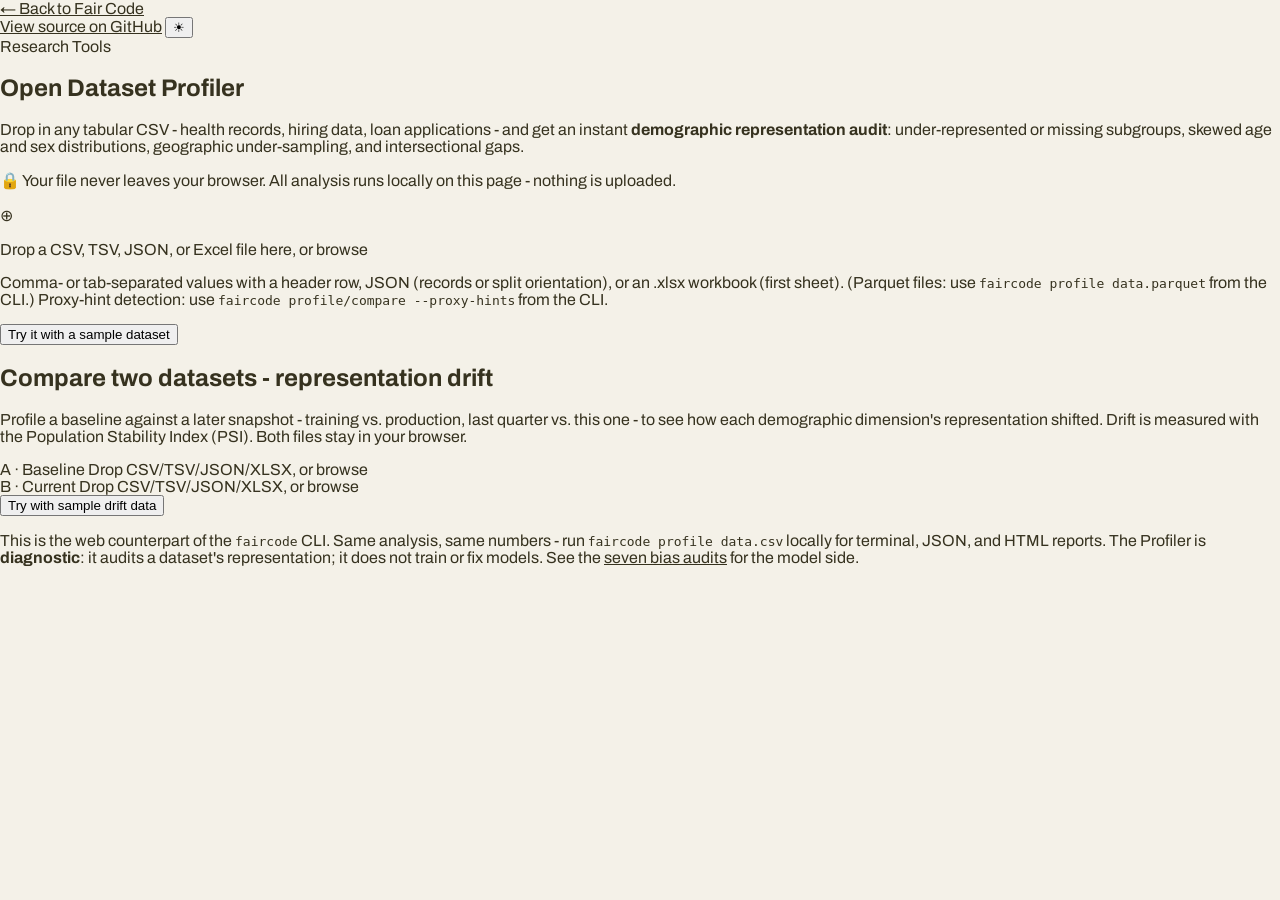
==== profiler.html @ 4c959a97 "modified according to issue 738" ====
<!DOCTYPE html>
<html lang="en">
<head>
<meta charset="UTF-8">
<meta name="viewport" content="width=device-width, initial-scale=1.0">
<title>Fair Code - Open Dataset Profiler</title>
<meta name="description" content="Drop in any tabular CSV and get an instant demographic representation audit - missing subgroups, skewed age/sex distributions, geographic under-sampling. Runs entirely in your browser; your file never leaves your machine.">
<meta name="author" content="Yash Kewlani">
<meta name="robots" content="index, follow, max-image-preview:large">
<meta property="og:site_name" content="Fair Code">
<meta property="og:locale" content="en_US">
<meta property="og:title" content="Fair Code - Open Dataset Profiler">
<meta property="og:description" content="Audit any dataset for demographic imbalance in seconds. 100% client-side - your data never leaves your browser.">
<meta property="og:type" content="website">
<meta property="og:image" content="https://www.thefaircode.xyz/assets/og/profiler.png">
<meta property="og:image:width" content="1200">
<meta property="og:image:height" content="630">
<meta property="og:image:type" content="image/png">
<meta property="og:image:alt" content="Fair Code - Open Dataset Profiler">
<meta property="og:image" content="https://www.thefaircode.xyz/assets/og-light/profiler.png">
<meta property="og:image:width" content="1200">
<meta property="og:image:height" content="630">
<meta property="og:image:type" content="image/png">
<meta property="og:image:alt" content="Fair Code - Open Dataset Profiler (light)">
<meta name="twitter:card" content="summary_large_image">
<meta name="twitter:title" content="Fair Code - Open Dataset Profiler">
<meta name="twitter:description" content="Audit any CSV for demographic imbalance - instantly, privately, in your browser.">
<meta name="twitter:image" content="https://www.thefaircode.xyz/assets/og/profiler.png">
<link rel="canonical" href="https://www.thefaircode.xyz/profiler.html">
<meta property="og:url" content="https://www.thefaircode.xyz/profiler.html">
<script type="application/ld+json">
{
  "@context": "https://schema.org",
  "@graph": [
    {
      "@type": "SoftwareApplication",
      "name": "Fair Code - Open Dataset Profiler",
      "url": "https://www.thefaircode.xyz/profiler.html",
      "description": "Drop in any tabular CSV and get an instant demographic representation audit - missing subgroups, skewed age/sex distributions, geographic under-sampling. Runs entirely in your browser; your file never leaves your machine.",
      "applicationCategory": "DeveloperApplication",
      "operatingSystem": "Any (runs in a web browser)",
      "browserRequirements": "Requires JavaScript",
      "isAccessibleForFree": true,
      "offers": {"@type": "Offer", "price": "0", "priceCurrency": "USD"},
      "author": {"@type": "Person", "name": "Yash Kewlani", "url": "https://github.com/yakew7"},
      "creator": {"@type": "Organization", "name": "Fair Code", "url": "https://www.thefaircode.xyz/"}
    },
    {
      "@type": "BreadcrumbList",
      "itemListElement": [
        {"@type": "ListItem", "position": 1, "name": "Fair Code", "item": "https://www.thefaircode.xyz/"},
        {"@type": "ListItem", "position": 2, "name": "Open Dataset Profiler", "item": "https://www.thefaircode.xyz/profiler.html"}
      ]
    }
  ]
}
</script>
<link rel="icon" href="/assets/icons/favicon.ico" sizes="any">
<link rel="icon" type="image/png" sizes="32x32" href="/assets/icons/favicon-32x32.png">
<link rel="icon" type="image/png" sizes="16x16" href="/assets/icons/favicon-16x16.png">
<link rel="apple-touch-icon" sizes="180x180" href="/assets/icons/apple-touch-icon.png">
<link rel="icon" type="image/png" sizes="192x192" href="/assets/icons/icon-192.png">
<link rel="icon" href="data:image/svg+xml,<svg xmlns='http://www.w3.org/2000/svg' viewBox='0 0 100 100'><rect x='32' y='18' width='13' height='64' fill='%2314171A'/><rect x='32' y='18' width='42' height='13' fill='%2314171A'/><rect x='32' y='44' width='36' height='13' fill='%234F7A5B'/></svg>">
<link rel="preconnect" href="https://fonts.googleapis.com">
<link rel="preconnect" href="https://fonts.gstatic.com" crossorigin>
<link href="https://fonts.googleapis.com/css2?family=Instrument+Serif:ital@0;1&family=Archivo:wght@400;500;600;700&family=IBM+Plex+Mono:ital,wght@0,400;0,500;1,400&display=swap" rel="stylesheet">
<script>
  (function () {
    const systemPref = window.matchMedia('(prefers-color-scheme: dark)').matches ? 'dark' : 'light';
    var saved = localStorage.getItem('fc-theme') || systemPref;
    document.documentElement.setAttribute('data-theme', saved);
  })();
</script>
<style>
  /* "The Audit Ledger" design tokens - shared with index.html / explainer.html */
  :root {
    --bg: #f4f1e8;
    --surface: #ebe7d9;
    --border: #d9d3c0;
    --border2: #bdb59c;
    --accent: #a63a22;
    --accent3: #2f6b4f;
    --text: #36321f;
    --muted: #7d7459;
    --white: #1d1910;
    --bias-track-bg: #e2dcc9;
    --warn: #7a5b17; /* grade C: darkened from the brand gold to clear 4.5:1 on --surface */

    --serif: 'Instrument Serif', 'Iowan Old Style', Georgia, serif;
    --sans: 'Archivo', 'Helvetica Neue', sans-serif;
    --mono: 'IBM Plex Mono', 'SF Mono', monospace;
  }
  html[data-theme="dark"] {
    --bg: #15130d;
    --surface: #1c1912;
    --border: #2e2a1f;
    --border2: #443e2d;
    --accent: #cf6f49;
    --accent3: #79b294;
    --text: #cfc7b0;
    --muted: #8d8367;
    --white: #f1e9d4;
    --bias-track-bg: #242013;
    --warn: #d4ac4a;
  }
  * { box-sizing: border-box; }
  body {
    margin: 0;
    font-family: var(--sans);
    background: var(--bg);
    color: var(--text);
    -webkit-font-smoothing: antialiased;
    transition: background 0.3s, color 0.3s;
  }
  a { color: inherit; }
  ::selection { background: var(--accent); color: var(--bg); }
  :focus-visible { outline: 2px solid var(--accent); outline-offset: 3px; }
  .sr-only {
    position: absolute; width: 1px; height: 1px;
    padding: 0; margin: -1px; overflow: hidden;
    clip: rect(0, 0, 0, 0); white-space: nowrap; border: 0;
  }
  @media (prefers-reduced-motion: reduce) {
    html { scroll-behavior: auto; }
    * {
      animation-duration: 0.001ms !important;
      animation-iteration-count: 1 !important;
      transition-duration: 0.001ms !important;
      scroll-behavior: auto !important;
    }
  }
</style>
<link rel="stylesheet" href="assets/profiler.css">
<script>
  window.va = window.va || function () { (window.vaq = window.vaq || []).push(arguments); };
</script>
<script defer src="/_vercel/insights/script.js"></script>
<script>
  window.si = window.si || function () { (window.siq = window.siq || []).push(arguments); };
</script>
<script defer src="/_vercel/speed-insights/script.js"></script>
<script defer src="https://cloud.umami.is/script.js" data-website-id="84e0aebf-44e1-466e-b2c6-62f75e1c36c7"></script>
</head>
<body class="profiler-page">
  <main class="profiler-shell">
    <div class="profiler-topbar">
      <a class="profiler-back" href="index.html">← Back to Fair Code</a>
      <div class="profiler-topbar-actions">
        <a class="profiler-source" href="https://github.com/yakew7/Fair-Code" target="_blank" rel="noopener noreferrer">View source on GitHub</a>
        <button class="profiler-theme-toggle" id="themeToggle" aria-label="Toggle theme" aria-pressed="false">☀</button>
      </div>
    </div>

    <section class="profiler-hero">
      <div class="profiler-kicker">Research Tools</div>
      <h1 class="profiler-headline">Open Dataset Profiler</h1>
      <p class="profiler-lede">
        Drop in any tabular CSV - health records, hiring data, loan applications - and get an
        instant <strong>demographic representation audit</strong>: under-represented or missing
        subgroups, skewed age and sex distributions, geographic under-sampling, and intersectional
        gaps.
      </p>
      <p class="profiler-privacy">
        <span class="lock" aria-hidden="true">🔒</span> Your file never leaves your browser. All analysis runs locally
        on this page - nothing is uploaded.
      </p>
    </section>

    <section class="dropzone" id="dropzone" tabindex="0" role="button"
             aria-label="Upload a CSV, TSV, JSON, or Excel file, or click to browse"
             aria-describedby="dropzoneHint">
      <input type="file" id="fileInput" accept=".csv,.tsv,.json,.xlsx,text/csv,text/tab-separated-values,text/plain,application/json,application/vnd.openxmlformats-officedocument.spreadsheetml.sheet" hidden>
      <div class="dropzone-inner">
        <div class="dropzone-icon" aria-hidden="true">⊕</div>
        <p class="dropzone-title">Drop a CSV, TSV, JSON, or Excel file here, or <span class="link">browse</span></p>
        <p class="dropzone-hint" id="dropzoneHint">Comma- or tab-separated values with a header row, JSON
        (records or split orientation), or an .xlsx workbook (first sheet). (Parquet files: use
        <code>faircode profile data.parquet</code> from the CLI.) Proxy-hint detection: use
        <code>faircode profile/compare --proxy-hints</code> from the CLI.</p>
      </div>
    </section>
    <button class="sample-btn" id="sampleBtn" type="button">Try it with a sample dataset</button>

    <p class="profiler-status" id="fileStatus" aria-live="polite" hidden></p>
    <p class="profiler-error" id="error" role="alert" hidden></p>
    <p class="sr-only" id="resultsAnnouncer" aria-live="polite" aria-atomic="true"></p>

    <section class="results" id="results" hidden>
      <div class="score-card">
        <div class="score-ring" id="scoreRing">
          <span class="score-num" id="scoreNum">–</span>
          <span class="score-grade" id="scoreGrade"></span>
        </div>
        <div class="score-meta">
          <h2 id="scoreFileName">Representation score</h2>
          <p id="scoreSummary" class="score-summary"></p>
          <p class="score-note">A balance-only score (0–100). Missing data, imbalance ratios and
          intersectional gaps are listed as flags below, not folded into the number.</p>
        </div>
      </div>

      <div class="results-actions">
        <button class="action-btn" id="downloadHtmlBtn" type="button">⬇ Download report (HTML)</button>
        <button class="action-btn" id="copyJsonBtn" type="button">⧉ Copy as JSON</button>
        <button class="action-btn" id="proxyHintsBtn" type="button">🔍 Check for proxy columns</button>
        <button class="action-btn" id="proxyHintsClearBtn" type="button" hidden>✕ Hide proxy analysis</button>
        <span class="reference-status" id="proxyHintsStatus" aria-live="polite"></span>
      </div>

      <div class="flags-block" id="proxyHintsBlock" hidden>
        <h3><span aria-hidden="true">🔗</span> Proxy Column Analysis <span class="count" id="proxyHintsCount"></span></h3>
        <div id="proxyHintsList"></div>
        <p class="section-note">Proxy columns are features that may indirectly encode protected attributes (race, gender, age, etc.) through statistical associations. This analysis is informational only and does not affect fairness scores.</p>
      </div>
        <h3><span aria-hidden="true">⚑</span> Flags <span class="count" id="flagCount"></span></h3>
        <ul id="flagsList"></ul>
      </div>

      <details class="mapping-block" id="mappingBlock">
        <summary class="mapping-summary">
          <span class="section-title" style="margin:0">Column mapping</span>
          <span class="mapping-hint">auto-detection missed a column? map it here</span>
        </summary>
        <p class="section-note">Detection keys off column names, so an oddly-named column
        (<code>gndr</code>, <code>patient_region_code</code>) can be missed or mistyped. Override any
        column below and the audit re-runs instantly - nothing leaves your browser.</p>
        <div class="mapping-list" id="mappingList"></div>
      </details>

      <details class="mapping-block" id="thresholdsBlock">
        <summary class="mapping-summary">
          <span class="section-title" style="margin:0">Advanced thresholds</span>
          <span class="mapping-hint">tune what counts as under-represented, imbalanced, or small</span>
        </summary>
        <p class="section-note">Leave a field blank to use its default (shown as the placeholder).
        The audit re-runs instantly - nothing leaves your browser. These match
        <code>faircode profile</code>'s CLI flags of the same name.</p>
        <div class="threshold-controls" id="thresholdControls">
          <label>Min share (<code>--min-share</code>)
            <input type="number" class="threshold-input" id="minShareInput" data-opt="min_share"
                   step="0.01" min="0" max="1" placeholder="0.05" inputmode="decimal">
          </label>
          <label>Intersection floor (<code>--intersection-floor</code>)
            <input type="number" class="threshold-input" id="intersectionFloorInput" data-opt="intersection_floor"
                   step="0.01" min="0" max="1" placeholder="0.01" inputmode="decimal">
          </label>
          <label>Imbalance flag (<code>--imbalance-flag</code>)
            <input type="number" class="threshold-input" id="imbalanceFlagInput" data-opt="imbalance_flag"
                   step="0.1" min="1" placeholder="3.0" inputmode="decimal">
          </label>
          <label>Missing flag (<code>--missing-flag</code>)
            <input type="number" class="threshold-input" id="missingFlagInput" data-opt="missing_flag"
                   step="0.01" min="0" max="1" placeholder="0.05" inputmode="decimal">
          </label>
          <label>Min group size (<code>--min-group-size</code>)
            <input type="number" class="threshold-input" id="minGroupSizeInput" data-opt="min_group_size"
                   step="1" min="1" placeholder="100" inputmode="numeric">
          </label>
        </div>
      </details>

      <h3 class="section-title">Detected demographic dimensions</h3>
      <div class="dimensions" id="dimensions"></div>

      <div class="intersections-block" id="intersectionsBlock" hidden>
        <h3 class="section-title">Intersectional gaps</h3>
        <div class="cross-controls" id="crossControls">
          <label>Cross
            <select class="cross-select" id="crossA" aria-label="First intersection dimension"></select>
          </label>
          <span aria-hidden="true">×</span>
          <label>
            <select class="cross-select" id="crossB" aria-label="Second intersection dimension"></select>
          </label>
        </div>
        <p class="section-note" id="intersectionNote"></p>
        <div id="intersections"></div>
      </div>
    </section>

    <!-- ── Compare two datasets: representation drift ─────────────────── -->
    <section class="compare-block" aria-labelledby="compareHeading">
      <h2 class="section-title" id="compareHeading">Compare two datasets - representation drift</h2>
      <p class="section-note">
        Profile a baseline against a later snapshot - training vs. production, last quarter vs. this
        one - to see how each demographic dimension's representation shifted. Drift is measured with
        the Population Stability Index (PSI). Both files stay in your browser.
      </p>

      <div class="compare-drops">
        <div class="mini-drop" id="dropA" tabindex="0" role="button"
             aria-label="Upload baseline dataset A (CSV, TSV, JSON, or Excel)">
          <input type="file" id="fileA" accept=".csv,.tsv,.json,.xlsx,text/csv,text/tab-separated-values,text/plain,application/json,application/vnd.openxmlformats-officedocument.spreadsheetml.sheet" hidden>
          <span class="mini-drop-tag">A · Baseline</span>
          <span class="mini-drop-name" id="nameA">Drop CSV/TSV/JSON/XLSX, or <span class="link">browse</span></span>
          <span class="mini-drop-status" id="statusA" aria-live="polite"></span>
        </div>
        <div class="mini-drop" id="dropB" tabindex="0" role="button"
             aria-label="Upload current dataset B (CSV, TSV, JSON, or Excel)">
          <input type="file" id="fileB" accept=".csv,.tsv,.json,.xlsx,text/csv,text/tab-separated-values,text/plain,application/json,application/vnd.openxmlformats-officedocument.spreadsheetml.sheet" hidden>
          <span class="mini-drop-tag">B · Current</span>
          <span class="mini-drop-name" id="nameB">Drop CSV/TSV/JSON/XLSX, or <span class="link">browse</span></span>
          <span class="mini-drop-status" id="statusB" aria-live="polite"></span>
        </div>
      </div>
      <div class="compare-actions">
        <button class="sample-btn" id="compareSampleBtn" type="button">Try with sample drift data</button>
      </div>

      <details class="mapping-block" id="compareMappingBlock" hidden>
        <summary class="mapping-summary">
          <span class="section-title" style="margin:0">Column mapping</span>
          <span class="mapping-hint">auto-detection missed a column? map it here</span>
        </summary>
        <p class="section-note">Applies to both datasets A and B - override any column below and
        the comparison re-runs instantly on both sides, nothing leaves your browser.</p>
        <div class="mapping-list" id="compareMappingList"></div>
      </details>

      <details class="mapping-block" id="compareThresholdsBlock" hidden>
        <summary class="mapping-summary">
          <span class="section-title" style="margin:0">Advanced thresholds</span>
          <span class="mapping-hint">tune what counts as under-represented, imbalanced, or small</span>
        </summary>
        <p class="section-note">Applies to both datasets A and B. Leave a field blank to use its
        default (shown as the placeholder). The comparison re-runs instantly - nothing leaves your
        browser. These match <code>faircode compare</code>'s CLI flags of the same name.</p>
        <div class="threshold-controls" id="compareThresholdControls">
          <label>Min share (<code>--min-share</code>)
            <input type="number" class="threshold-input" id="compareMinShareInput" data-opt="min_share"
                   step="0.01" min="0" max="1" placeholder="0.05" inputmode="decimal">
          </label>
          <label>Intersection floor (<code>--intersection-floor</code>)
            <input type="number" class="threshold-input" id="compareIntersectionFloorInput" data-opt="intersection_floor"
                   step="0.01" min="0" max="1" placeholder="0.01" inputmode="decimal">
          </label>
          <label>Imbalance flag (<code>--imbalance-flag</code>)
            <input type="number" class="threshold-input" id="compareImbalanceFlagInput" data-opt="imbalance_flag"
                   step="0.1" min="1" placeholder="3.0" inputmode="decimal">
          </label>
          <label>Missing flag (<code>--missing-flag</code>)
            <input type="number" class="threshold-input" id="compareMissingFlagInput" data-opt="missing_flag"
                   step="0.01" min="0" max="1" placeholder="0.05" inputmode="decimal">
          </label>
          <label>Min group size (<code>--min-group-size</code>)
            <input type="number" class="threshold-input" id="compareMinGroupSizeInput" data-opt="min_group_size"
                   step="1" min="1" placeholder="100" inputmode="numeric">
          </label>
        </div>
      </details>

      <p class="profiler-error" id="compareError" role="alert" hidden></p>
      <p class="sr-only" id="compareAnnouncer" aria-live="polite" aria-atomic="true"></p>
      <div class="results-actions" id="compareReportActions" hidden>
        <button class="action-btn" id="compareDownloadHtmlBtn" type="button">⬇ Download report (HTML)</button>
        <button class="action-btn" id="compareCopyJsonBtn" type="button">⧉ Copy as JSON</button>
      </div>
      <section class="compare-results" id="compareResults" hidden></section>
    </section>

    <footer class="profiler-foot">
      <p>This is the web counterpart of the <code>faircode</code> CLI. Same analysis, same numbers -
      run <code>faircode profile data.csv</code> locally for terminal, JSON, and HTML reports.
      The Profiler is <strong>diagnostic</strong>: it audits a dataset's representation; it does not
      train or fix models. See the
      <a href="https://github.com/yakew7/Fair-Code">seven bias audits</a> for the model side.</p>
    </footer>
  </main>

  <script src="assets/profiler-engine.js"></script>
  <script src="assets/profiler-ui.js"></script>
  <script src="assets/profiler-compare.js"></script>
  <script>
    (function () {
      var toggle = document.getElementById('themeToggle');
      var html = document.documentElement;
      const systemPref = window.matchMedia('(prefers-color-scheme: dark)').matches ? 'dark' : 'light';
      function sync() {
        var cur = html.getAttribute('data-theme') || systemPref;
        toggle.textContent = cur === 'light' ? '☾' : '☀';
        toggle.setAttribute('aria-label', cur === 'light' ? 'Switch to dark mode' : 'Switch to light mode');
        toggle.setAttribute('aria-pressed', cur === 'dark' ? 'true' : 'false');
      }
      sync();
      toggle.addEventListener('click', function () {
        var next = (html.getAttribute('data-theme') || systemPref) === 'dark' ? 'light' : 'dark';
        html.setAttribute('data-theme', next);
        localStorage.setItem('fc-theme', next);
        sync();
      });
    })();

    (function () {
      // Proxy hint detection initialization
      var proxyHintsBtn = document.getElementById('proxyHintsBtn');
      var proxyHintsClearBtn = document.getElementById('proxyHintsClearBtn');
      var proxyHintsBlock = document.getElementById('proxyHintsBlock');
      var proxyHintsStatus = document.getElementById('proxyHintsStatus');
      var proxyHintsCount = document.getElementById('proxyHintsCount');
      var proxyHintsList = document.getElementById('proxyHintsList');
      
      // Function to display proxy hint results
      function displayProxyHints(results) {
        var pairs = results.proxy_pairs;
        var summary = results.summary;
        
        if (pairs.length === 0) {
          proxyHintsList.innerHTML = '<p class="section-note">No proxy columns detected.</p>';
          proxyHintsCount.textContent = '';
          return;
        }
        
        // Build detailed list
        var html = '';
        pairs.forEach(function(pair, index) {
          var strength = pair.interpretation;
          var strengthIcon = strength === 'strong' ? '🔴' : strength === 'moderate' ? '🟡' : '🟢';
          var strengthColor = strength === 'strong' ? 'color: #d9534f' : 
                               strength === 'moderate' ? 'color: #f0ad4e' : 'color: #5bc0de';
          
          html += '<div class="proxy-pair">';
          html += '  <div class="proxy-header">';
          html += '    <span style="margin-right: 8px;">' + strengthIcon + '</span>';
          html += '    <span style="font-weight: 600; ' + strengthColor + '">' + pair.proxy_column + '</span>';
          html += '    <span style="color: var(--muted);">&rarr;</span>';
          html += '    <span style="font-weight: 600; color: var(--accent3);">' + pair.protected_column + '</span>';
          html += '  </div>';
          html += '  <div class="proxy-details">';
          html += '    <div><strong>Cramér\'s V:</strong> ' + pair.cramers_v + '</div>';
          html += '    <div><strong>p-value:</strong> ' + pair.p_value.toExponential(2) + '</div>';
          html += '    <div><strong>Chi²:</strong> ' + pair.chi2 + '</div>';
          html += '    <div><strong>Interpretation:</strong> ' + strength + '</div>';
          html += '  </div>';
          html += '</div>';
        });
        
        proxyHintsList.innerHTML = html;
        proxyHintsCount.textContent = '(' + pairs.length + ')';
        proxyHintsStatus.textContent = summary;
        proxyHintsStatus.style.display = 'block';
        
        // Auto-scroll to results if not visible
        proxyHintsBlock.scrollIntoView({ behavior: 'smooth', block: 'nearest' });
      }
      
      // Initialize proxy hint detection
      if (proxyHintsBtn && proxyHintsClearBtn && proxyHintsBlock) {
        proxyHintsBtn.addEventListener('click', function() {
          if (window.FairCodeProfiler && window.FairCodeProfiler.runProxyHints) {
            // Show loading state
            proxyHintsStatus.textContent = 'Running proxy hint detection...';
            proxyHintsStatus.style.display = 'block';
            
            // Get current data and run proxy hint detection
            // This will depend on the specific data structure from profiler-ui.js
            // For now, we'll simulate with placeholder data
            var currentData = window.FairCodeProfiler.currentData || {
              columns: ['zip_code', 'age', 'race', 'income'],
              _nullFlags: [false, false, false, false]
            };
            
            var protectedColumns = ['race', 'age'];
            
            try {
              var results = window.FairCodeProfiler.runProxyHints(
                currentData, 
                protectedColumns,
                { alpha: 0.05, minV: 0.1 }
              );
              
              displayProxyHints(results);
              proxyHintsBlock.hidden = false;
              proxyHintsBtn.hidden = true;
              proxyHintsClearBtn.hidden = false;
              
              proxyHintsStatus.textContent = results.summary;
            } catch (error) {
              console.error('Proxy hint detection error:', error);
              proxyHintsStatus.textContent = 'Error running proxy hint detection: ' + error.message;
              proxyHintsStatus.style.color = '#d9534f';
            }
          }
        });
        
        proxyHintsClearBtn.addEventListener('click', function() {
          proxyHintsBlock.hidden = true;
          proxyHintsBtn.hidden = false;
          proxyHintsClearBtn.hidden = true;
          proxyHintsList.innerHTML = '';
          proxyHintsCount.textContent = '';
          proxyHintsStatus.textContent = '';
          proxyHintsStatus.style.display = 'none';
        });
      }
    })();
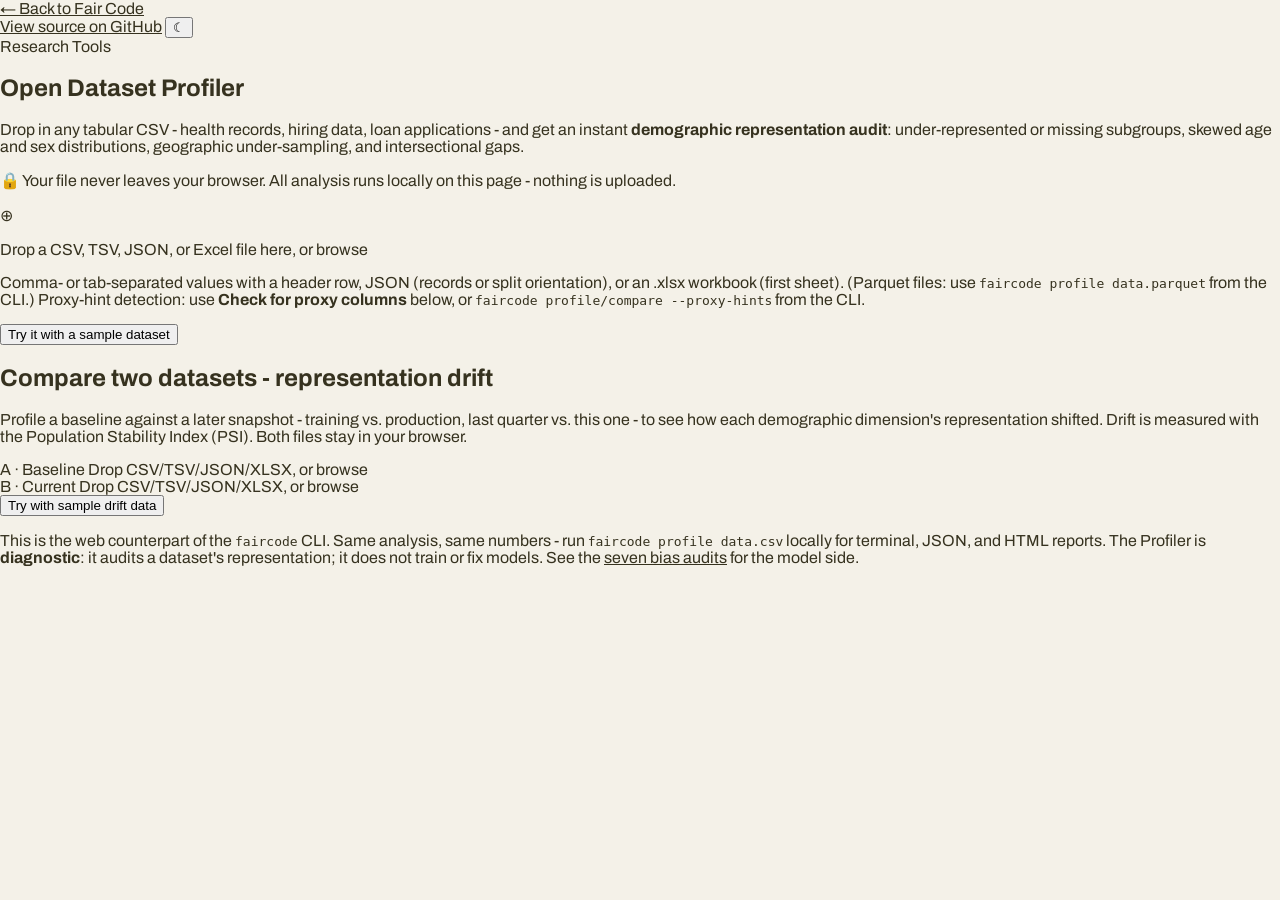
==== commit 972c4039: "tried to fix the issue" ====
--- a/profiler.html
+++ b/profiler.html
@@ -176,6 +176,7 @@
         <p class="dropzone-hint" id="dropzoneHint">Comma- or tab-separated values with a header row, JSON
         (records or split orientation), or an .xlsx workbook (first sheet). (Parquet files: use
         <code>faircode profile data.parquet</code> from the CLI.) Proxy-hint detection: use
+        <strong>Check for proxy columns</strong> below, or
         <code>faircode profile/compare --proxy-hints</code> from the CLI.</p>
       </div>
     </section>
@@ -202,18 +203,22 @@
       <div class="results-actions">
         <button class="action-btn" id="downloadHtmlBtn" type="button">⬇ Download report (HTML)</button>
         <button class="action-btn" id="copyJsonBtn" type="button">⧉ Copy as JSON</button>
-        <button class="action-btn" id="proxyHintsBtn" type="button">🔍 Check for proxy columns</button>
-        <button class="action-btn" id="proxyHintsClearBtn" type="button" hidden>✕ Hide proxy analysis</button>
-        <span class="reference-status" id="proxyHintsStatus" aria-live="polite"></span>
-      </div>
-
-      <div class="flags-block" id="proxyHintsBlock" hidden>
-        <h3><span aria-hidden="true">🔗</span> Proxy Column Analysis <span class="count" id="proxyHintsCount"></span></h3>
-        <div id="proxyHintsList"></div>
-        <p class="section-note">Proxy columns are features that may indirectly encode protected attributes (race, gender, age, etc.) through statistical associations. This analysis is informational only and does not affect fairness scores.</p>
-      </div>
+        <button class="action-btn" id="proxyHintsBtn" type="button">🔗 Check for proxy columns</button>
+        <button class="action-btn" id="referenceBtn" type="button">⚖ Score vs reference…</button>
+        <button class="action-btn" id="referenceClearBtn" type="button" hidden>✕ Clear reference</button>
+        <input type="file" id="referenceInput" accept=".csv,.tsv,.json,.xlsx,text/csv,text/tab-separated-values,text/plain,application/json,application/vnd.openxmlformats-officedocument.spreadsheetml.sheet" hidden>
+        <span class="reference-status" id="referenceStatus" aria-live="polite"></span>
+      </div>
+
+      <div class="flags-block" id="flagsBlock" hidden>
         <h3><span aria-hidden="true">⚑</span> Flags <span class="count" id="flagCount"></span></h3>
         <ul id="flagsList"></ul>
+      </div>
+
+      <div class="flags-block" id="proxyHintsBlock" hidden>
+        <h3><span aria-hidden="true">🔗</span> Proxy hints <span class="kind">chi-squared association, informational</span></h3>
+        <p class="section-note">These column pairs are strongly associated, so one may be a proxy for the other. Informational only - the representation score is unaffected.</p>
+        <ul id="proxyHintsList"></ul>
       </div>
 
       <details class="mapping-block" id="mappingBlock">
@@ -389,107 +394,6 @@
         sync();
       });
     })();
-
-    (function () {
-      // Proxy hint detection initialization
-      var proxyHintsBtn = document.getElementById('proxyHintsBtn');
-      var proxyHintsClearBtn = document.getElementById('proxyHintsClearBtn');
-      var proxyHintsBlock = document.getElementById('proxyHintsBlock');
-      var proxyHintsStatus = document.getElementById('proxyHintsStatus');
-      var proxyHintsCount = document.getElementById('proxyHintsCount');
-      var proxyHintsList = document.getElementById('proxyHintsList');
-      
-      // Function to display proxy hint results
-      function displayProxyHints(results) {
-        var pairs = results.proxy_pairs;
-        var summary = results.summary;
-        
-        if (pairs.length === 0) {
-          proxyHintsList.innerHTML = '<p class="section-note">No proxy columns detected.</p>';
-          proxyHintsCount.textContent = '';
-          return;
-        }
-        
-        // Build detailed list
-        var html = '';
-        pairs.forEach(function(pair, index) {
-          var strength = pair.interpretation;
-          var strengthIcon = strength === 'strong' ? '🔴' : strength === 'moderate' ? '🟡' : '🟢';
-          var strengthColor = strength === 'strong' ? 'color: #d9534f' : 
-                               strength === 'moderate' ? 'color: #f0ad4e' : 'color: #5bc0de';
-          
-          html += '<div class="proxy-pair">';
-          html += '  <div class="proxy-header">';
-          html += '    <span style="margin-right: 8px;">' + strengthIcon + '</span>';
-          html += '    <span style="font-weight: 600; ' + strengthColor + '">' + pair.proxy_column + '</span>';
-          html += '    <span style="color: var(--muted);">&rarr;</span>';
-          html += '    <span style="font-weight: 600; color: var(--accent3);">' + pair.protected_column + '</span>';
-          html += '  </div>';
-          html += '  <div class="proxy-details">';
-          html += '    <div><strong>Cramér\'s V:</strong> ' + pair.cramers_v + '</div>';
-          html += '    <div><strong>p-value:</strong> ' + pair.p_value.toExponential(2) + '</div>';
-          html += '    <div><strong>Chi²:</strong> ' + pair.chi2 + '</div>';
-          html += '    <div><strong>Interpretation:</strong> ' + strength + '</div>';
-          html += '  </div>';
-          html += '</div>';
-        });
-        
-        proxyHintsList.innerHTML = html;
-        proxyHintsCount.textContent = '(' + pairs.length + ')';
-        proxyHintsStatus.textContent = summary;
-        proxyHintsStatus.style.display = 'block';
-        
-        // Auto-scroll to results if not visible
-        proxyHintsBlock.scrollIntoView({ behavior: 'smooth', block: 'nearest' });
-      }
-      
-      // Initialize proxy hint detection
-      if (proxyHintsBtn && proxyHintsClearBtn && proxyHintsBlock) {
-        proxyHintsBtn.addEventListener('click', function() {
-          if (window.FairCodeProfiler && window.FairCodeProfiler.runProxyHints) {
-            // Show loading state
-            proxyHintsStatus.textContent = 'Running proxy hint detection...';
-            proxyHintsStatus.style.display = 'block';
-            
-            // Get current data and run proxy hint detection
-            // This will depend on the specific data structure from profiler-ui.js
-            // For now, we'll simulate with placeholder data
-            var currentData = window.FairCodeProfiler.currentData || {
-              columns: ['zip_code', 'age', 'race', 'income'],
-              _nullFlags: [false, false, false, false]
-            };
-            
-            var protectedColumns = ['race', 'age'];
-            
-            try {
-              var results = window.FairCodeProfiler.runProxyHints(
-                currentData, 
-                protectedColumns,
-                { alpha: 0.05, minV: 0.1 }
-              );
-              
-              displayProxyHints(results);
-              proxyHintsBlock.hidden = false;
-              proxyHintsBtn.hidden = true;
-              proxyHintsClearBtn.hidden = false;
-              
-              proxyHintsStatus.textContent = results.summary;
-            } catch (error) {
-              console.error('Proxy hint detection error:', error);
-              proxyHintsStatus.textContent = 'Error running proxy hint detection: ' + error.message;
-              proxyHintsStatus.style.color = '#d9534f';
-            }
-          }
-        });
-        
-        proxyHintsClearBtn.addEventListener('click', function() {
-          proxyHintsBlock.hidden = true;
-          proxyHintsBtn.hidden = false;
-          proxyHintsClearBtn.hidden = true;
-          proxyHintsList.innerHTML = '';
-          proxyHintsCount.textContent = '';
-          proxyHintsStatus.textContent = '';
-          proxyHintsStatus.style.display = 'none';
-        });
-      }
-    })();
+  </script>
+</body>
+</html>
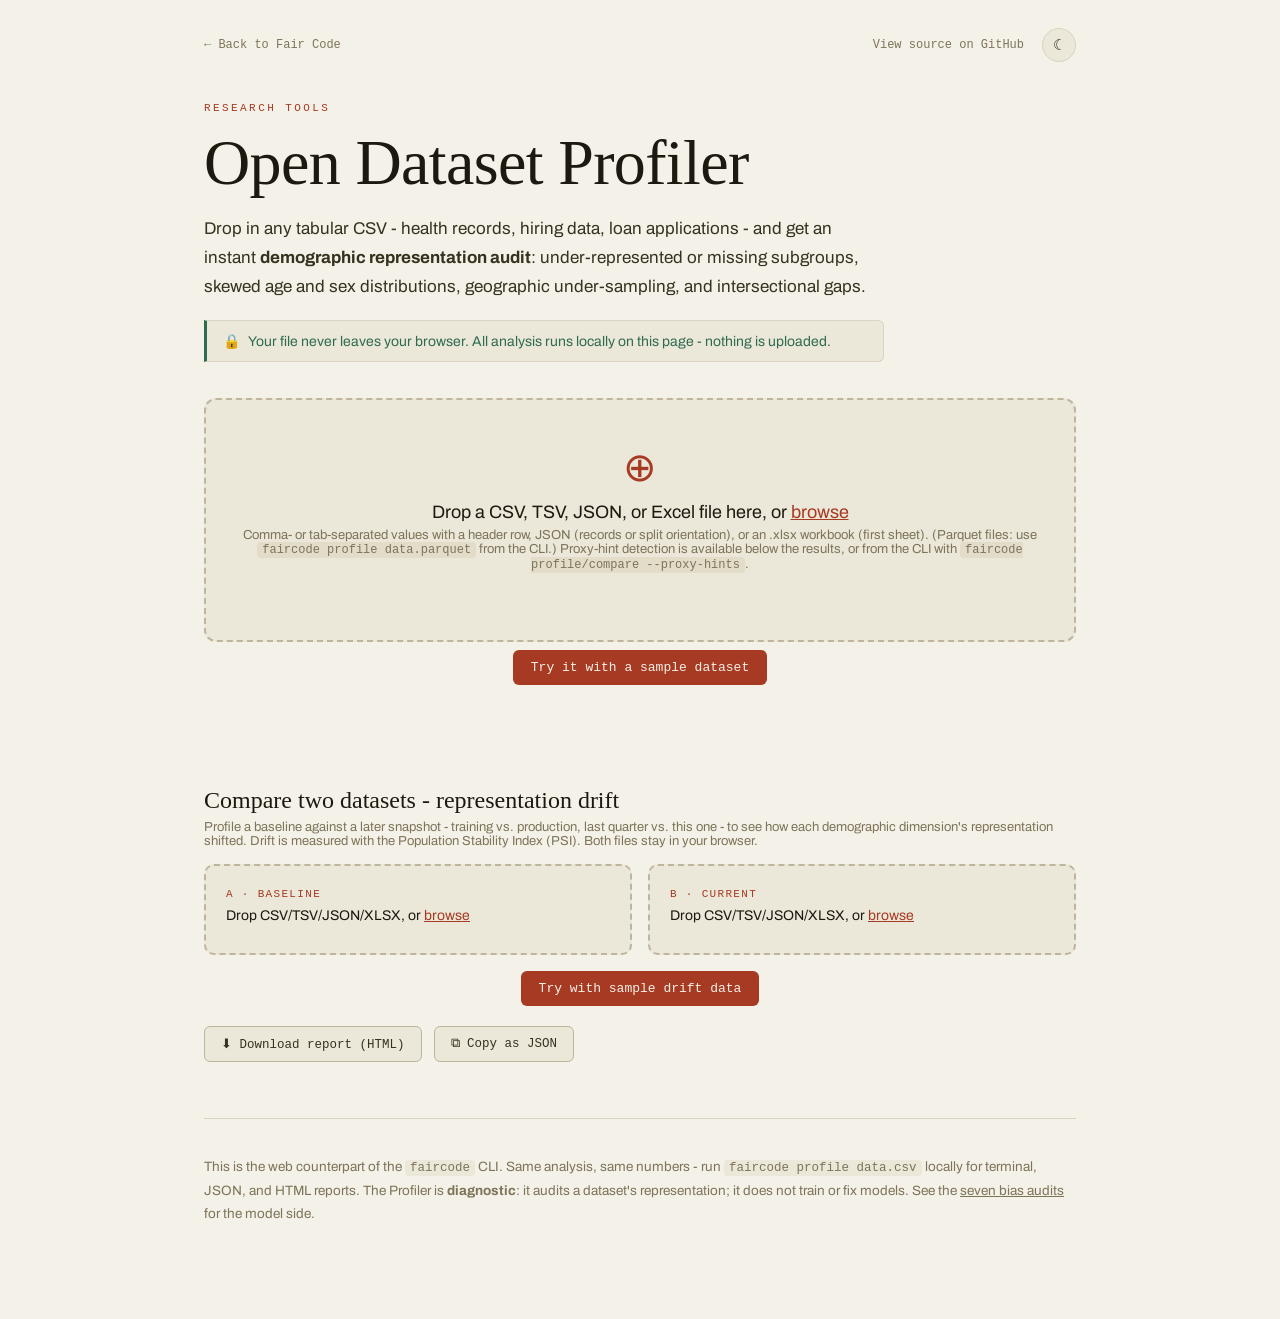
==== commit e5e8c9ef: "Merge branch 'main' into cli" ====
--- a/profiler.html
+++ b/profiler.html
@@ -175,9 +175,8 @@
         <p class="dropzone-title">Drop a CSV, TSV, JSON, or Excel file here, or <span class="link">browse</span></p>
         <p class="dropzone-hint" id="dropzoneHint">Comma- or tab-separated values with a header row, JSON
         (records or split orientation), or an .xlsx workbook (first sheet). (Parquet files: use
-        <code>faircode profile data.parquet</code> from the CLI.) Proxy-hint detection: use
-        <strong>Check for proxy columns</strong> below, or
-        <code>faircode profile/compare --proxy-hints</code> from the CLI.</p>
+        <code>faircode profile data.parquet</code> from the CLI.) Proxy-hint detection is available
+        below the results, or from the CLI with <code>faircode profile/compare --proxy-hints</code>.</p>
       </div>
     </section>
     <button class="sample-btn" id="sampleBtn" type="button">Try it with a sample dataset</button>
@@ -203,7 +202,6 @@
       <div class="results-actions">
         <button class="action-btn" id="downloadHtmlBtn" type="button">⬇ Download report (HTML)</button>
         <button class="action-btn" id="copyJsonBtn" type="button">⧉ Copy as JSON</button>
-        <button class="action-btn" id="proxyHintsBtn" type="button">🔗 Check for proxy columns</button>
         <button class="action-btn" id="referenceBtn" type="button">⚖ Score vs reference…</button>
         <button class="action-btn" id="referenceClearBtn" type="button" hidden>✕ Clear reference</button>
         <input type="file" id="referenceInput" accept=".csv,.tsv,.json,.xlsx,text/csv,text/tab-separated-values,text/plain,application/json,application/vnd.openxmlformats-officedocument.spreadsheetml.sheet" hidden>
@@ -213,12 +211,6 @@
       <div class="flags-block" id="flagsBlock" hidden>
         <h3><span aria-hidden="true">⚑</span> Flags <span class="count" id="flagCount"></span></h3>
         <ul id="flagsList"></ul>
-      </div>
-
-      <div class="flags-block" id="proxyHintsBlock" hidden>
-        <h3><span aria-hidden="true">🔗</span> Proxy hints <span class="kind">chi-squared association, informational</span></h3>
-        <p class="section-note">These column pairs are strongly associated, so one may be a proxy for the other. Informational only - the representation score is unaffected.</p>
-        <ul id="proxyHintsList"></ul>
       </div>
 
       <details class="mapping-block" id="mappingBlock">
@@ -261,6 +253,14 @@
             <input type="number" class="threshold-input" id="minGroupSizeInput" data-opt="min_group_size"
                    step="1" min="1" placeholder="100" inputmode="numeric">
           </label>
+          <label>Max categorical cardinality (<code>--max-categorical-card</code>)
+            <input type="number" class="threshold-input" id="maxCategoricalCardInput" data-opt="max_categorical_card"
+                   step="1" min="2" placeholder="20" inputmode="numeric">
+          </label>
+          <label>Max dimension groups (<code>--max-dimension-groups</code>)
+            <input type="number" class="threshold-input" id="maxDimensionGroupsInput" data-opt="max_dimension_groups"
+                   step="1" min="1" placeholder="50" inputmode="numeric">
+          </label>
         </div>
       </details>
 
@@ -280,6 +280,17 @@
         </div>
         <p class="section-note" id="intersectionNote"></p>
         <div id="intersections"></div>
+      </div>
+
+      <div class="proxy-hints-block" id="proxyHintsBlock" hidden>
+        <h3 class="section-title">Proxy-hint detection</h3>
+        <p class="section-note">
+          Opt-in chi-squared check for column pairs strongly associated with each other - a
+          "this column may be a proxy for a protected attribute" signal. Informational only;
+          it never affects the score above.
+        </p>
+        <button type="button" class="proxy-hints-btn" id="proxyHintsBtn">Check for proxy columns</button>
+        <div id="proxyHintsResults"></div>
       </div>
     </section>
 
@@ -350,6 +361,14 @@
           <label>Min group size (<code>--min-group-size</code>)
             <input type="number" class="threshold-input" id="compareMinGroupSizeInput" data-opt="min_group_size"
                    step="1" min="1" placeholder="100" inputmode="numeric">
+          </label>
+          <label>Max categorical cardinality (<code>--max-categorical-card</code>)
+            <input type="number" class="threshold-input" id="compareMaxCategoricalCardInput" data-opt="max_categorical_card"
+                   step="1" min="2" placeholder="20" inputmode="numeric">
+          </label>
+          <label>Max dimension groups (<code>--max-dimension-groups</code>)
+            <input type="number" class="threshold-input" id="compareMaxDimensionGroupsInput" data-opt="max_dimension_groups"
+                   step="1" min="1" placeholder="50" inputmode="numeric">
           </label>
         </div>
       </details>
--- a/assets/profiler.css
+++ b/assets/profiler.css
@@ -0,0 +1,455 @@
+/* ════════════════════════════════════════════════════
+   FAIR CODE - Open Dataset Profiler page
+   matches "The Audit Ledger" design system
+   ════════════════════════════════════════════════════ */
+
+.profiler-shell {
+  max-width: 920px;
+  margin: 0 auto;
+  padding: 28px 24px 80px;
+}
+
+/* ── Top bar ─────────────────────────────────────────── */
+.profiler-topbar {
+  display: flex;
+  flex-wrap: wrap;
+  justify-content: space-between;
+  align-items: center;
+  gap: 12px 16px;
+  margin-bottom: 40px;
+}
+.profiler-back,
+.profiler-source {
+  font-family: var(--mono);
+  font-size: 12px;
+  text-decoration: none;
+  color: var(--muted);
+}
+.profiler-back:hover,
+.profiler-source:hover { color: var(--accent); }
+.profiler-topbar-actions { display: flex; align-items: center; gap: 18px; }
+.profiler-theme-toggle {
+  background: var(--surface);
+  border: 1px solid var(--border);
+  color: var(--text);
+  width: 34px; height: 34px;
+  border-radius: 50%;
+  cursor: pointer;
+  font-size: 15px;
+}
+.profiler-theme-toggle:hover { border-color: var(--accent); }
+
+/* ── Hero ────────────────────────────────────────────── */
+.profiler-kicker {
+  font-family: var(--mono);
+  font-size: 11px;
+  letter-spacing: 0.22em;
+  text-transform: uppercase;
+  color: var(--accent);
+  margin-bottom: 16px;
+}
+.profiler-headline {
+  font-family: var(--serif);
+  font-weight: 400;
+  font-size: clamp(38px, 6vw, 64px);
+  line-height: 1.02;
+  letter-spacing: -0.01em;
+  color: var(--white);
+  margin: 0 0 20px;
+}
+.profiler-lede {
+  font-size: 17px;
+  line-height: 1.7;
+  max-width: 680px;
+  color: var(--text);
+  margin: 0 0 18px;
+}
+.profiler-privacy {
+  font-size: 14px;
+  color: var(--accent3);
+  background: var(--surface);
+  border: 1px solid var(--border);
+  border-left: 3px solid var(--accent3);
+  padding: 12px 16px;
+  border-radius: 0 6px 6px 0;
+  max-width: 680px;
+}
+.profiler-privacy .lock { margin-right: 6px; }
+
+/* ── Dropzone ────────────────────────────────────────── */
+.dropzone {
+  margin: 36px 0 8px;
+  border: 2px dashed var(--border2);
+  border-radius: 12px;
+  background: var(--surface);
+  cursor: pointer;
+  transition: border-color 0.18s ease, background 0.18s ease;
+}
+.dropzone:hover,
+.dropzone:focus-visible,
+.dropzone.dragover {
+  border-color: var(--accent);
+  background: var(--bias-track-bg);
+}
+.dropzone-inner { padding: 48px 24px; text-align: center; }
+.dropzone-icon {
+  font-size: 40px;
+  color: var(--accent);
+  line-height: 1;
+  margin-bottom: 14px;
+}
+.dropzone-title { font-size: 18px; color: var(--white); margin: 0 0 6px; }
+.dropzone-title .link { color: var(--accent); text-decoration: underline; }
+.dropzone-hint { font-size: 13px; color: var(--muted); margin: 0 0 20px; }
+.dropzone-hint code {
+  font-family: var(--mono); font-size: 12px;
+  background: var(--bias-track-bg); padding: 1px 5px; border-radius: 4px;
+}
+.sample-btn {
+  display: block;
+  margin: 0 auto 20px;
+  font-family: var(--mono);
+  font-size: 13px;
+  background: var(--accent);
+  color: var(--bg);
+  border: none;
+  padding: 10px 18px;
+  border-radius: 6px;
+  cursor: pointer;
+}
+.sample-btn:hover { background: var(--white); }
+
+.profiler-error {
+  color: var(--accent);
+  font-size: 14px;
+  background: var(--surface);
+  border: 1px solid var(--accent);
+  border-radius: 6px;
+  padding: 12px 16px;
+  margin-top: 14px;
+}
+
+/* ── Results: score card ─────────────────────────────── */
+.results { margin-top: 40px; }
+.score-card {
+  display: flex;
+  align-items: center;
+  gap: 28px;
+  background: var(--surface);
+  border: 1px solid var(--border);
+  border-radius: 12px;
+  padding: 28px;
+  flex-wrap: wrap;
+}
+.score-ring {
+  --ring: var(--accent3);
+  width: 132px; height: 132px;
+  border-radius: 50%;
+  display: flex; flex-direction: column;
+  align-items: center; justify-content: center;
+  flex: 0 0 auto;
+  background:
+    radial-gradient(closest-side, var(--surface) 78%, transparent 79%),
+    conic-gradient(var(--ring) calc(var(--pct, 0) * 1%), var(--bias-track-bg) 0);
+}
+.score-num { font-family: var(--serif); font-size: 46px; line-height: 1; color: var(--white); }
+.score-grade {
+  font-family: var(--mono);
+  font-size: 13px;
+  letter-spacing: 0.15em;
+  color: var(--ring);
+  margin-top: 4px;
+}
+.score-meta h2 {
+  font-family: var(--serif); font-weight: 400;
+  font-size: 26px; color: var(--white); margin: 0 0 8px;
+}
+.score-summary { font-size: 15px; line-height: 1.6; margin: 0 0 8px; }
+.score-note { font-size: 12.5px; color: var(--muted); line-height: 1.6; margin: 0; max-width: 480px; }
+
+/* ── Results actions ─────────────────────────────────── */
+.results-actions { display: flex; gap: 12px; margin-top: 20px; flex-wrap: wrap; }
+.action-btn {
+  font-family: var(--mono);
+  font-size: 12.5px;
+  background: var(--surface);
+  color: var(--text);
+  border: 1px solid var(--border2);
+  padding: 9px 16px;
+  border-radius: 6px;
+  cursor: pointer;
+}
+.action-btn:hover { border-color: var(--accent); color: var(--accent); }
+
+/* ── Flags ───────────────────────────────────────────── */
+.flags-block { margin-top: 28px; }
+.flags-block h3 { font-family: var(--sans); font-size: 15px; color: var(--white); margin: 0 0 12px; }
+.flags-block .count { color: var(--muted); font-weight: 400; }
+.flags-block ul { list-style: none; padding: 0; margin: 0; display: grid; gap: 8px; }
+.flags-block li {
+  font-size: 13.5px;
+  background: var(--surface);
+  border-left: 3px solid var(--accent);
+  padding: 9px 14px;
+  border-radius: 0 5px 5px 0;
+  color: var(--text);
+}
+
+/* ── Dimension cards ─────────────────────────────────── */
+.section-title {
+  font-family: var(--serif); font-weight: 400;
+  font-size: 24px; color: var(--white);
+  margin: 38px 0 6px;
+}
+.section-note { font-size: 13px; color: var(--muted); margin: 0 0 16px; }
+.dimensions { display: grid; gap: 16px; }
+.dim-card {
+  background: var(--surface);
+  border: 1px solid var(--border);
+  border-radius: 10px;
+  padding: 20px 22px;
+}
+.dim-head {
+  display: flex; align-items: baseline; justify-content: space-between;
+  gap: 12px; margin-bottom: 14px; flex-wrap: wrap;
+}
+.dim-name { font-size: 17px; color: var(--white); font-weight: 600; }
+.dim-kind {
+  font-family: var(--mono); font-size: 10px; letter-spacing: 0.12em;
+  text-transform: uppercase; color: var(--muted);
+  border: 1px solid var(--border2); border-radius: 4px; padding: 2px 6px; margin-left: 8px;
+}
+.dim-score { font-family: var(--mono); font-size: 13px; color: var(--accent3); }
+.dim-meta { font-family: var(--mono); font-size: 11.5px; color: var(--muted); margin-top: 12px; }
+
+.bar-row { display: flex; align-items: center; gap: 10px; margin: 7px 0; font-size: 13px; }
+.bar-label { flex: 0 0 130px; color: var(--text); white-space: nowrap; overflow: hidden; text-overflow: ellipsis; }
+.bar-track { flex: 1; height: 16px; background: var(--bias-track-bg); border-radius: 4px; overflow: hidden; }
+.bar-fill { display: block; height: 100%; background: var(--accent3); border-radius: 4px; }
+.bar-row.under .bar-fill { background: var(--accent); }
+.bar-pct { flex: 0 0 92px; text-align: right; font-family: var(--mono); font-size: 12px; color: var(--muted); white-space: nowrap; }
+.bar-ci { flex: 0 0 auto; font-family: var(--mono); font-size: 11px; color: var(--muted); white-space: nowrap; opacity: 0.85; }
+.bar-small { flex: 0 0 auto; font-size: 11px; color: var(--accent); white-space: nowrap; }
+.bar-row.under .bar-label::after {
+  content: ' ⚑'; color: var(--accent);
+}
+.dim-extra-groups { margin-top: 2px; }
+.dim-more-btn {
+  display: block; margin-top: 8px; padding: 2px 0; border: none; background: none;
+  font-size: 12px; font-family: inherit; color: var(--accent3); cursor: pointer; text-decoration: underline;
+}
+.dim-more-btn:hover { color: var(--accent); }
+.dim-more-btn:focus-visible { outline: 2px solid var(--accent); outline-offset: 2px; }
+
+/* ── Reference baseline (issue #56) ──────────────────── */
+.reference-status { font-family: var(--mono); font-size: 12px; color: var(--accent3); align-self: center; }
+.dim-reference { margin-top: 12px; border-top: 1px dashed var(--border2); padding-top: 10px; }
+.dim-reference-head { font-family: var(--mono); font-size: 11px; letter-spacing: 0.08em;
+  text-transform: uppercase; color: var(--muted); margin-bottom: 6px; }
+.ref-row { display: flex; align-items: center; gap: 10px; margin: 4px 0; font-size: 12.5px; }
+.ref-label { flex: 0 0 130px; color: var(--text); white-space: nowrap; overflow: hidden; text-overflow: ellipsis; }
+.ref-vals { flex: 1; font-family: var(--mono); font-size: 12px; color: var(--muted); }
+.ref-delta { flex: 0 0 84px; text-align: right; font-family: var(--mono); font-size: 12px; }
+.ref-delta.under { color: var(--accent); }
+.ref-delta.over { color: var(--accent3); }
+
+/* ── Cross-dimension selectors (issue #58) ───────────── */
+.cross-controls { display: flex; align-items: center; gap: 10px; margin: 4px 0 14px; flex-wrap: wrap; }
+.cross-controls label { font-family: var(--mono); font-size: 12px; color: var(--muted);
+  display: inline-flex; align-items: center; gap: 8px; }
+.cross-select {
+  font-family: var(--mono); font-size: 12.5px; background: var(--bg); color: var(--text);
+  border: 1px solid var(--border2); border-radius: 6px; padding: 6px 10px; cursor: pointer;
+}
+.cross-select:hover { border-color: var(--accent); }
+
+/* ── Intersections ───────────────────────────────────── */
+.intersections-block { margin-top: 12px; }
+.inter-cells { display: flex; flex-wrap: wrap; gap: 8px; }
+.inter-cell {
+  font-family: var(--mono); font-size: 12px;
+  background: var(--surface); border: 1px solid var(--border);
+  border-radius: 5px; padding: 7px 11px; color: var(--text);
+}
+.inter-cell.empty { border-color: var(--accent); color: var(--accent); }
+
+/* ── Proxy-hint detection (issue #738) ───────────────── */
+.proxy-hints-block { margin-top: 20px; }
+.proxy-hints-btn {
+  font-family: var(--mono); font-size: 13px; background: var(--surface); color: var(--text);
+  border: 1px solid var(--border2); border-radius: 6px; padding: 8px 16px; cursor: pointer;
+}
+.proxy-hints-btn:hover { border-color: var(--accent); }
+.proxy-hint-list { margin-top: 12px; }
+.proxy-hint-row {
+  display: flex; align-items: center; justify-content: space-between; gap: 12px;
+  font-size: 13px; padding: 8px 0; border-bottom: 1px solid var(--border);
+}
+.proxy-hint-row:last-child { border-bottom: none; }
+.proxy-hint-pair { color: var(--text); }
+.proxy-hint-stats { font-family: var(--mono); font-size: 12px; color: var(--muted); white-space: nowrap; }
+
+/* ── Column mapping (manual override) ────────────────── */
+.mapping-block {
+  margin-top: 32px;
+  background: var(--surface);
+  border: 1px solid var(--border);
+  border-radius: 10px;
+  padding: 4px 22px;
+}
+.mapping-summary {
+  display: flex; align-items: baseline; gap: 12px; flex-wrap: wrap;
+  cursor: pointer; padding: 14px 0; list-style: none;
+}
+.mapping-summary::-webkit-details-marker { display: none; }
+.mapping-summary::before {
+  content: '▸'; color: var(--muted); font-size: 13px; transition: transform 0.15s ease;
+}
+.mapping-block[open] .mapping-summary::before { transform: rotate(90deg); }
+.mapping-hint { font-family: var(--mono); font-size: 12px; color: var(--muted); }
+.mapping-list { display: grid; gap: 8px; padding-bottom: 18px; }
+.map-row {
+  display: flex; align-items: center; gap: 12px; flex-wrap: wrap;
+  padding: 8px 0; border-top: 1px solid var(--border);
+}
+.map-col {
+  flex: 0 0 auto; min-width: 150px; font-size: 14px; color: var(--white);
+  font-family: var(--mono); word-break: break-word;
+}
+.map-auto {
+  flex: 1; font-size: 12px; color: var(--muted); font-family: var(--mono);
+}
+.map-auto .on { color: var(--accent3); }
+.map-select {
+  flex: 0 0 auto; font-family: var(--mono); font-size: 12.5px;
+  background: var(--bg); color: var(--text);
+  border: 1px solid var(--border2); border-radius: 6px; padding: 6px 10px; cursor: pointer;
+}
+.map-select:hover { border-color: var(--accent); }
+.map-row.overridden .map-select { border-color: var(--accent3); color: var(--accent3); }
+
+/* ── Advanced thresholds (issue #284) ────────────────── */
+.threshold-controls {
+  display: grid; grid-template-columns: repeat(auto-fill, minmax(190px, 1fr));
+  gap: 14px; padding-bottom: 18px;
+}
+.threshold-controls label {
+  display: flex; flex-direction: column; gap: 6px;
+  font-family: var(--mono); font-size: 12px; color: var(--muted);
+}
+.threshold-controls code { color: var(--text); }
+.threshold-input {
+  font-family: var(--mono); font-size: 12.5px; background: var(--bg); color: var(--text);
+  border: 1px solid var(--border2); border-radius: 6px; padding: 6px 10px;
+}
+.threshold-input:hover { border-color: var(--accent); }
+.threshold-input:focus-visible { outline: 2px solid var(--accent); outline-offset: 1px; }
+.threshold-input.overridden { border-color: var(--accent3); color: var(--accent3); }
+
+/* ── Compare two datasets: representation drift ──────── */
+.compare-block { margin-top: 56px; padding-top: 8px; }
+.compare-drops {
+  display: grid;
+  grid-template-columns: 1fr 1fr;
+  gap: 16px;
+  margin: 8px 0 16px;
+}
+.mini-drop {
+  border: 2px dashed var(--border2);
+  border-radius: 10px;
+  background: var(--surface);
+  padding: 22px 20px;
+  cursor: pointer;
+  display: flex;
+  flex-direction: column;
+  gap: 8px;
+  transition: border-color 0.18s ease, background 0.18s ease;
+}
+.mini-drop:hover,
+.mini-drop:focus-visible,
+.mini-drop.dragover { border-color: var(--accent); background: var(--bias-track-bg); }
+.mini-drop.loaded { border-style: solid; border-color: var(--accent3); }
+.mini-drop-tag {
+  font-family: var(--mono); font-size: 11px; letter-spacing: 0.12em;
+  text-transform: uppercase; color: var(--accent);
+}
+.mini-drop-name { font-size: 14px; color: var(--white); word-break: break-word; }
+.mini-drop-name .link { color: var(--accent); text-decoration: underline; }
+.mini-drop.loaded .mini-drop-tag { color: var(--accent3); }
+.compare-actions { margin-bottom: 8px; }
+
+.compare-results { margin-top: 28px; }
+.drift-summary {
+  display: flex; align-items: center; gap: 18px; flex-wrap: wrap;
+  background: var(--surface); border: 1px solid var(--border);
+  border-radius: 12px; padding: 20px 24px;
+}
+.drift-score { text-align: center; min-width: 96px; }
+.drift-score .n { font-family: var(--serif); font-size: 34px; line-height: 1; color: var(--white); }
+.drift-score .l { font-family: var(--mono); font-size: 10px; letter-spacing: 0.12em;
+                  text-transform: uppercase; color: var(--muted); display: block; margin-top: 6px; }
+.drift-arrow { font-family: var(--mono); font-size: 22px; color: var(--muted); }
+.drift-delta { font-family: var(--mono); font-size: 15px; font-weight: 600; }
+.drift-delta.up { color: var(--accent3); }
+.drift-delta.down { color: var(--accent); }
+.drift-delta.flat { color: var(--muted); }
+
+.drift-card {
+  background: var(--surface); border: 1px solid var(--border);
+  border-radius: 10px; padding: 18px 22px; margin-top: 16px;
+}
+.drift-card-head {
+  display: flex; align-items: baseline; justify-content: space-between;
+  gap: 12px; flex-wrap: wrap; margin-bottom: 12px;
+}
+.drift-badge {
+  font-family: var(--mono); font-size: 10px; letter-spacing: 0.1em;
+  text-transform: uppercase; border-radius: 4px; padding: 3px 8px; margin-left: 8px;
+}
+.drift-badge.none { color: var(--accent3); border: 1px solid var(--accent3); }
+.drift-badge.moderate { color: var(--warn); border: 1px solid var(--warn); }
+.drift-badge.significant { color: var(--accent); border: 1px solid var(--accent); }
+.drift-badge.skipped { color: var(--muted); border: 1px solid var(--muted); }
+.drift-metrics { font-family: var(--mono); font-size: 12px; color: var(--muted); }
+
+.drift-row {
+  display: flex; align-items: center; gap: 10px; margin: 6px 0; font-size: 13px;
+}
+.drift-row-label {
+  flex: 0 0 130px; color: var(--text); white-space: nowrap;
+  overflow: hidden; text-overflow: ellipsis;
+}
+.drift-bars { flex: 1; height: 16px; background: var(--bias-track-bg); border-radius: 4px;
+  position: relative; overflow: hidden; }
+.drift-bars .a { position: absolute; top: 0; left: 0; height: 100%; background: var(--border2); }
+.drift-bars .b { position: absolute; top: 0; left: 0; height: 100%; background: var(--accent3);
+  opacity: 0.72; }
+.drift-row-delta { flex: 0 0 128px; text-align: right; font-family: var(--mono);
+  font-size: 12px; color: var(--muted); white-space: nowrap; }
+.drift-row-delta .up { color: var(--accent3); }
+.drift-row-delta .down { color: var(--accent); }
+.drift-row.gone .drift-row-label { color: var(--accent); }
+.drift-row.gone .drift-row-label::after { content: ' ⚑'; }
+.drift-row.new .drift-row-label { color: var(--accent3); }
+.drift-only { font-size: 13px; color: var(--muted); margin-top: 14px; }
+
+@media (max-width: 560px) {
+  .compare-drops { grid-template-columns: 1fr; }
+  .drift-row-label { flex-basis: 92px; }
+}
+
+/* ── Footer ──────────────────────────────────────────── */
+.profiler-foot {
+  margin-top: 56px; padding-top: 24px;
+  border-top: 1px solid var(--border);
+  font-size: 13.5px; line-height: 1.7; color: var(--muted);
+}
+.profiler-foot code {
+  font-family: var(--mono); font-size: 12.5px;
+  background: var(--surface); padding: 1px 5px; border-radius: 4px;
+}
+
+@media (max-width: 560px) {
+  .score-card { flex-direction: column; text-align: center; }
+  .bar-label { flex-basis: 92px; }
+}
